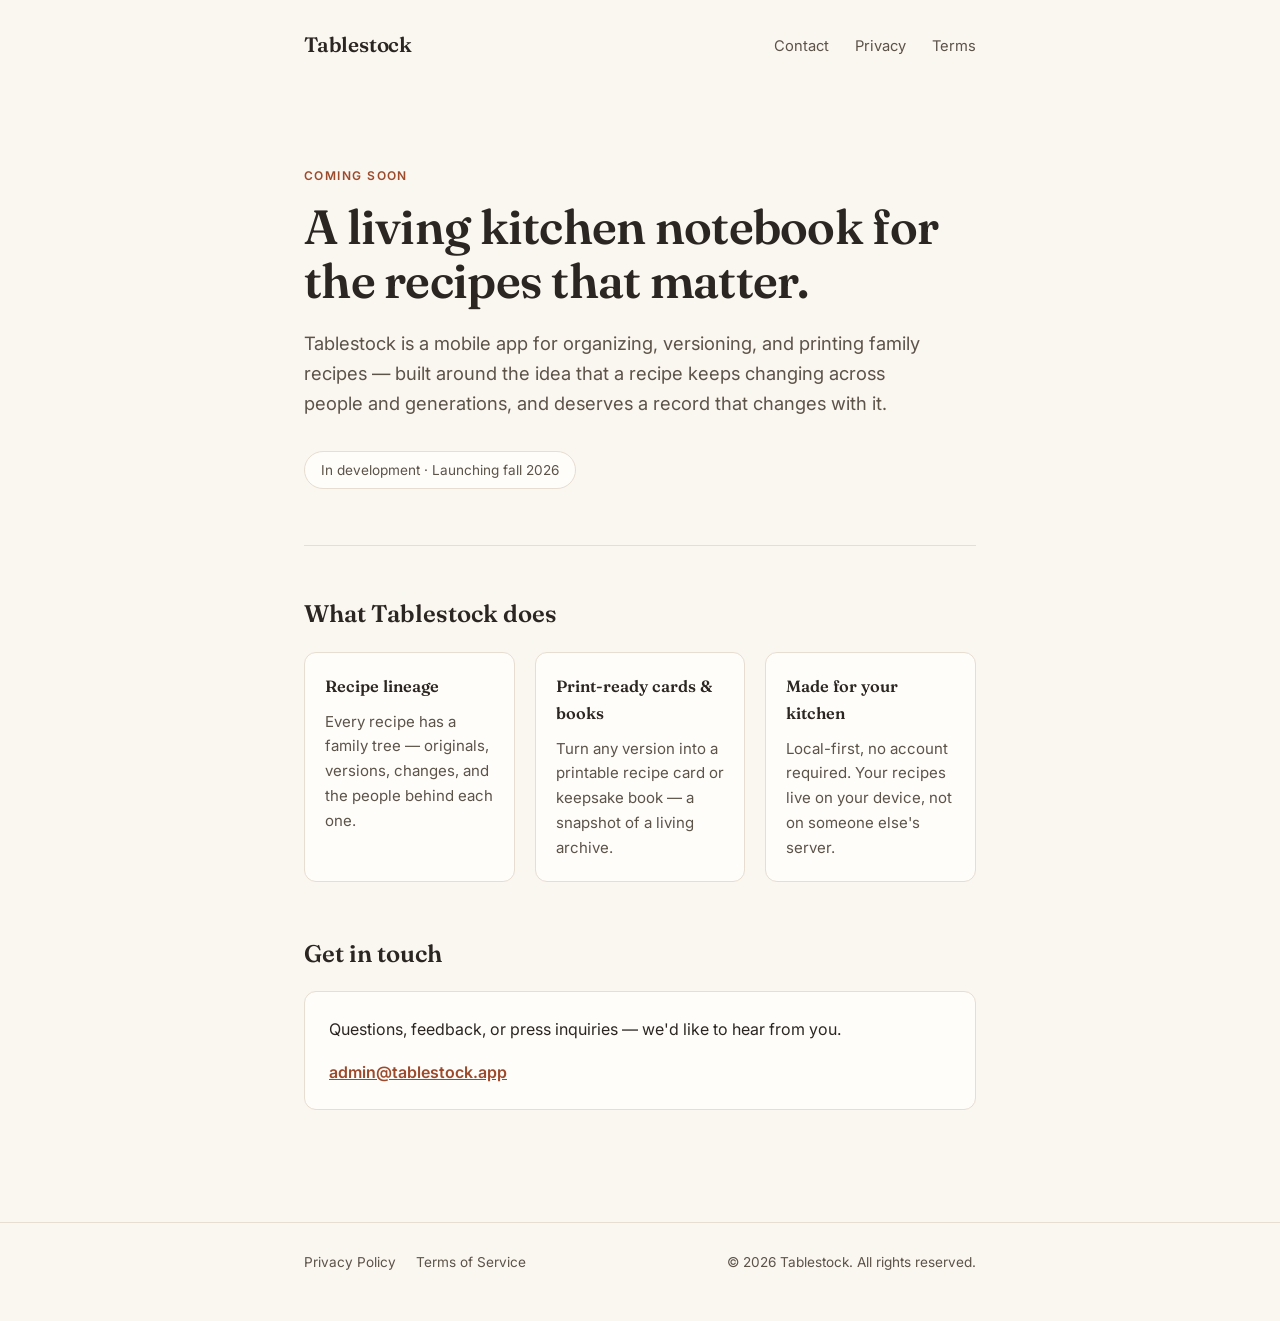
==== index.html @ b22490ec "Initial site" ====
<!DOCTYPE html>
<html lang="en">
<head>
<meta charset="UTF-8">
<meta name="viewport" content="width=device-width, initial-scale=1.0">
<title>Tablestock — A living kitchen notebook</title>
<meta name="description" content="Tablestock is a mobile app for organizing, versioning, and printing the recipes that matter — a living family culinary archive.">
<link rel="preconnect" href="https://fonts.googleapis.com">
<link rel="preconnect" href="https://fonts.gstatic.com" crossorigin>
<link href="https://fonts.googleapis.com/css2?family=Fraunces:wght@500;600&family=Inter:wght@400;500;600&display=swap" rel="stylesheet">
<link rel="stylesheet" href="style.css">
</head>
<body>

<header class="site">
  <div class="wrap">
    <a class="wordmark" href="/">Tablestock</a>
    <nav class="site">
      <a href="mailto:admin@tablestock.app">Contact</a>
      <a href="privacy.html">Privacy</a>
      <a href="terms.html">Terms</a>
    </nav>
  </div>
</header>

<main>
  <div class="wrap">

    <section class="hero">
      <div class="eyebrow">Coming soon</div>
      <h1>A living kitchen notebook for the recipes that matter.</h1>
      <p class="lede">Tablestock is a mobile app for organizing, versioning, and printing family recipes — built around the idea that a recipe keeps changing across people and generations, and deserves a record that changes with it.</p>
      <span class="status-pill">In development · Launching fall 2026</span>
    </section>

    <section class="block">
      <h2>What Tablestock does</h2>
      <div class="pillars">
        <div class="pillar">
          <h3>Recipe lineage</h3>
          <p>Every recipe has a family tree — originals, versions, changes, and the people behind each one.</p>
        </div>
        <div class="pillar">
          <h3>Print-ready cards &amp; books</h3>
          <p>Turn any version into a printable recipe card or keepsake book — a snapshot of a living archive.</p>
        </div>
        <div class="pillar">
          <h3>Made for your kitchen</h3>
          <p>Local-first, no account required. Your recipes live on your device, not on someone else's server.</p>
        </div>
      </div>
    </section>

    <section class="block">
      <h2>Get in touch</h2>
      <div class="contact-box">
        <p>Questions, feedback, or press inquiries — we'd like to hear from you.</p>
        <p style="margin-bottom:0;"><a href="mailto:admin@tablestock.app">admin@tablestock.app</a></p>
      </div>
    </section>

  </div>
</main>

<footer class="site">
  <div class="wrap">
    <div>
      <a href="privacy.html">Privacy Policy</a>
      <a href="terms.html">Terms of Service</a>
    </div>
    <div>&copy; 2026 Tablestock. All rights reserved.</div>
  </div>
</footer>

</body>
</html>
---- style.css ----
:root {
  --cream: #faf6f0;
  --paper: #fffdfa;
  --ink: #2b2622;
  --ink-soft: #5c5349;
  --terracotta: #bd5d3a;
  --terracotta-dark: #9c4a2c;
  --line: #e7ddd0;
  --max-width: 720px;
}

* { box-sizing: border-box; }

html { scroll-behavior: smooth; }

body {
  margin: 0;
  background: var(--cream);
  color: var(--ink);
  font-family: "Inter", -apple-system, BlinkMacSystemFont, "Segoe UI", sans-serif;
  line-height: 1.65;
  -webkit-font-smoothing: antialiased;
}

.wrap {
  max-width: var(--max-width);
  margin: 0 auto;
  padding: 0 24px;
}

header.site {
  padding: 28px 0 0;
}

header.site .wrap {
  display: flex;
  align-items: center;
  justify-content: space-between;
}

.wordmark {
  font-family: "Fraunces", Georgia, serif;
  font-size: 1.3rem;
  font-weight: 600;
  color: var(--ink);
  text-decoration: none;
  letter-spacing: -0.01em;
}

nav.site a {
  color: var(--ink-soft);
  text-decoration: none;
  font-size: 0.92rem;
  margin-left: 22px;
}

nav.site a:hover { color: var(--terracotta-dark); }

main { padding: 64px 0 40px; }

.hero {
  padding: 40px 0 56px;
  border-bottom: 1px solid var(--line);
  margin-bottom: 48px;
}

.eyebrow {
  text-transform: uppercase;
  letter-spacing: 0.12em;
  font-size: 0.75rem;
  color: var(--terracotta-dark);
  font-weight: 600;
  margin-bottom: 14px;
}

h1 {
  font-family: "Fraunces", Georgia, serif;
  font-size: clamp(2.1rem, 5vw, 3rem);
  line-height: 1.12;
  font-weight: 600;
  margin: 0 0 20px;
  letter-spacing: -0.015em;
}

.lede {
  font-size: 1.15rem;
  color: var(--ink-soft);
  max-width: 52ch;
  margin: 0 0 8px;
}

.status-pill {
  display: inline-block;
  margin-top: 24px;
  padding: 7px 16px;
  border: 1px solid var(--line);
  border-radius: 999px;
  font-size: 0.85rem;
  color: var(--ink-soft);
  background: var(--paper);
}

section.block { margin-bottom: 52px; }

h2 {
  font-family: "Fraunces", Georgia, serif;
  font-size: 1.5rem;
  font-weight: 600;
  margin: 0 0 18px;
}

h3 {
  font-family: "Fraunces", Georgia, serif;
  font-size: 1.15rem;
  font-weight: 600;
  margin: 28px 0 10px;
}

.pillars {
  display: grid;
  grid-template-columns: 1fr;
  gap: 20px;
}

@media (min-width: 560px) {
  .pillars { grid-template-columns: repeat(3, 1fr); }
}

.pillar {
  background: var(--paper);
  border: 1px solid var(--line);
  border-radius: 12px;
  padding: 20px;
}

.pillar h3 {
  margin-top: 0;
  font-size: 1.02rem;
}

.pillar p {
  color: var(--ink-soft);
  font-size: 0.94rem;
  margin: 0;
}

p { margin: 0 0 16px; }

ul, ol { padding-left: 22px; }
li { margin-bottom: 8px; }

a { color: var(--terracotta-dark); }

.legal-note {
  background: var(--paper);
  border: 1px solid var(--line);
  border-left: 3px solid var(--terracotta);
  border-radius: 8px;
  padding: 14px 18px;
  font-size: 0.9rem;
  color: var(--ink-soft);
  margin-bottom: 36px;
}

.contact-box {
  background: var(--paper);
  border: 1px solid var(--line);
  border-radius: 12px;
  padding: 24px;
}

.contact-box a { font-weight: 600; }

footer.site {
  border-top: 1px solid var(--line);
  padding: 28px 0 48px;
  margin-top: 20px;
}

footer.site .wrap {
  display: flex;
  flex-wrap: wrap;
  gap: 8px 20px;
  align-items: center;
  justify-content: space-between;
  font-size: 0.85rem;
  color: var(--ink-soft);
}

footer.site a {
  color: var(--ink-soft);
  text-decoration: none;
  margin-right: 16px;
}

footer.site a:hover { color: var(--terracotta-dark); }

.updated {
  font-size: 0.85rem;
  color: var(--ink-soft);
  margin-bottom: 32px;
}
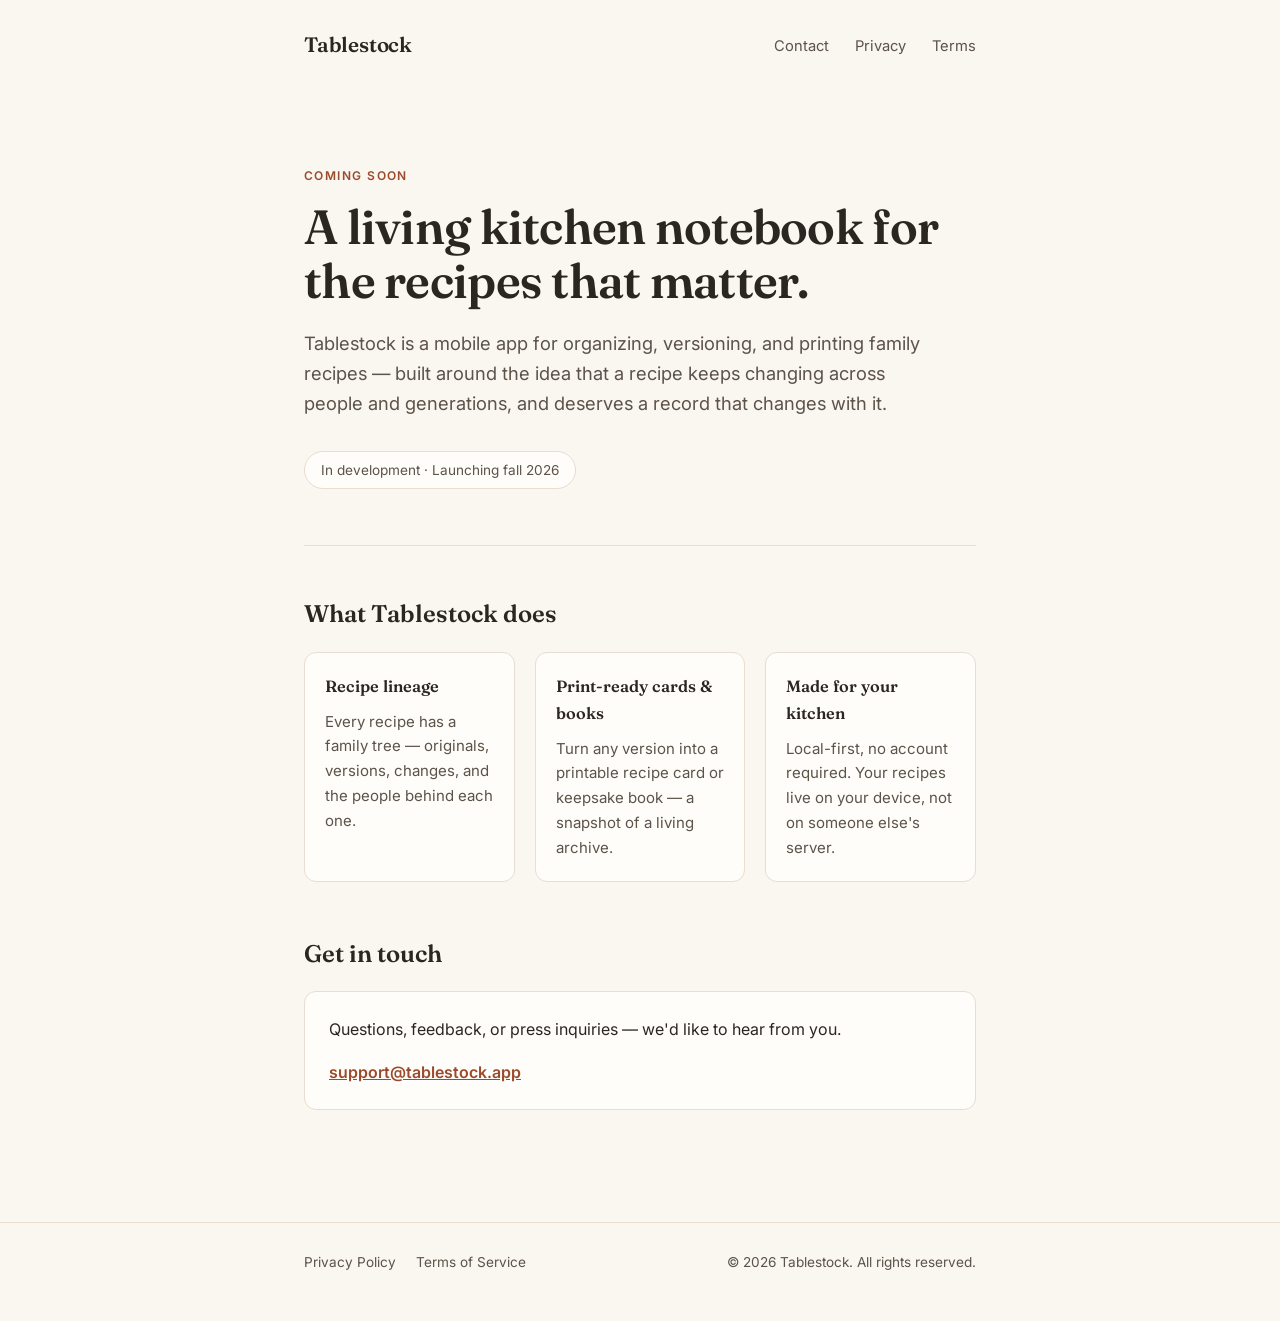
==== commit faa2eb36: "Switch public contact address from admin@ to support@tablestock.app" ====
--- a/index.html
+++ b/index.html
@@ -16,7 +16,7 @@
   <div class="wrap">
     <a class="wordmark" href="/">Tablestock</a>
     <nav class="site">
-      <a href="mailto:admin@tablestock.app">Contact</a>
+      <a href="mailto:support@tablestock.app">Contact</a>
       <a href="privacy.html">Privacy</a>
       <a href="terms.html">Terms</a>
     </nav>
@@ -55,7 +55,7 @@
       <h2>Get in touch</h2>
       <div class="contact-box">
         <p>Questions, feedback, or press inquiries — we'd like to hear from you.</p>
-        <p style="margin-bottom:0;"><a href="mailto:admin@tablestock.app">admin@tablestock.app</a></p>
+        <p style="margin-bottom:0;"><a href="mailto:support@tablestock.app">support@tablestock.app</a></p>
       </div>
     </section>
 
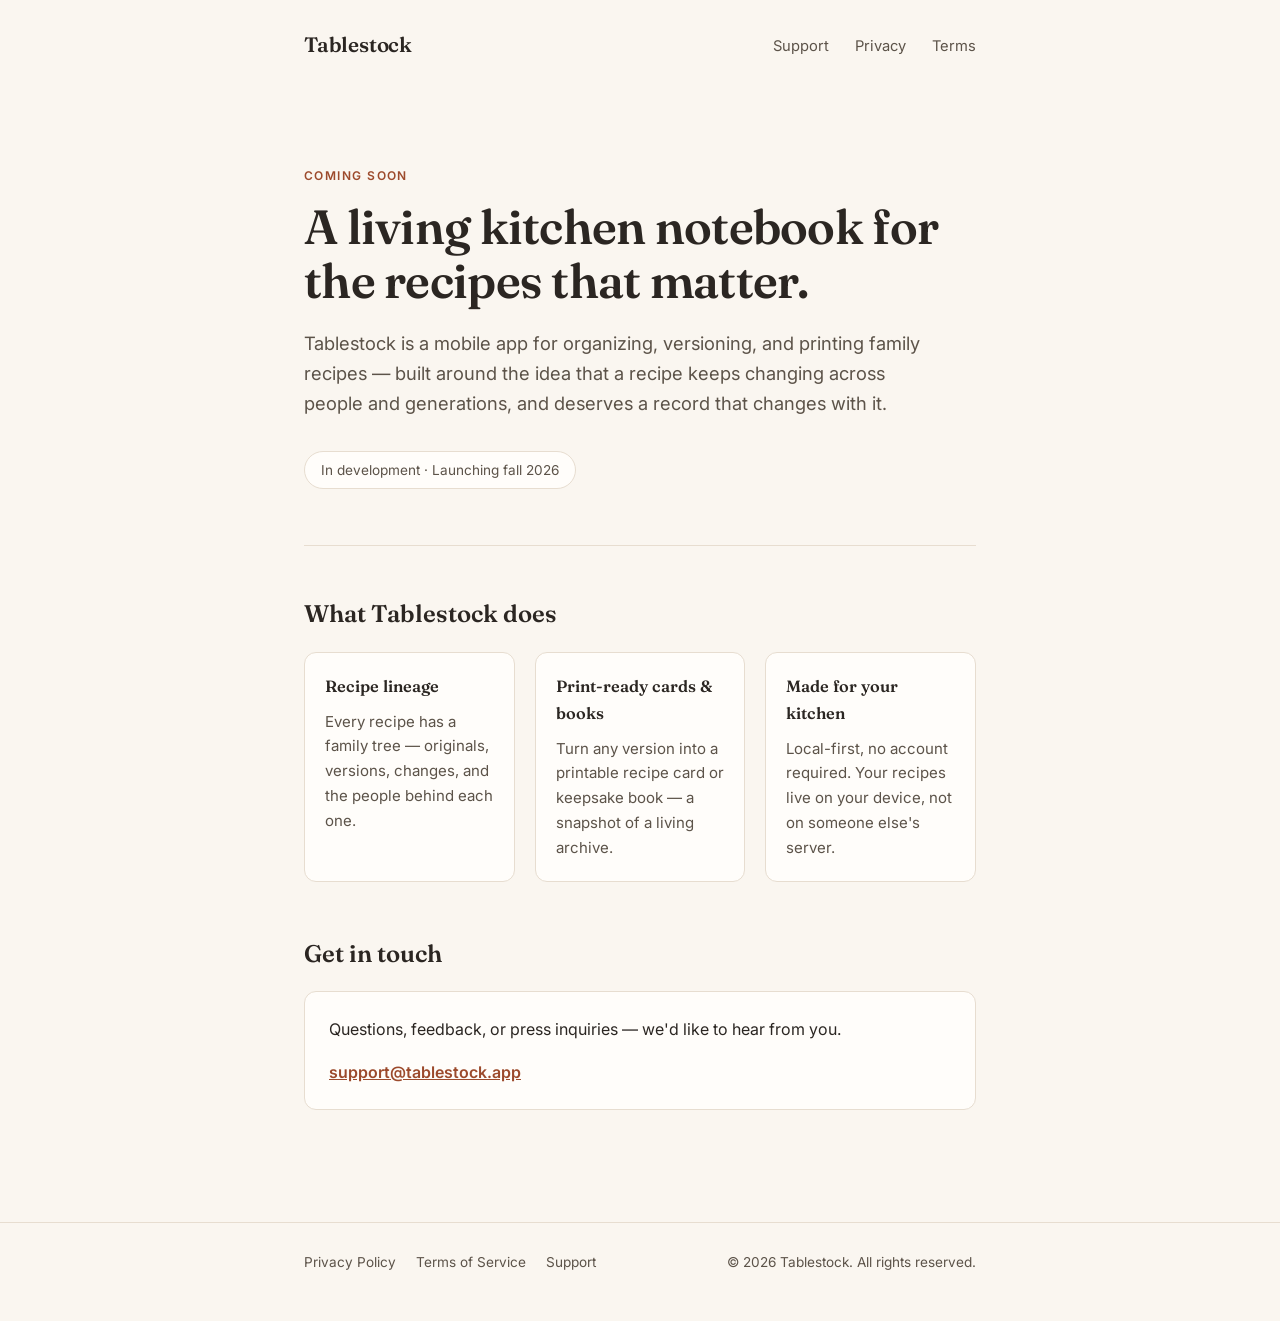
==== commit 4169003c: "Add A6.4 support page, link it from nav/footer across the site" ====
--- a/index.html
+++ b/index.html
@@ -16,7 +16,7 @@
   <div class="wrap">
     <a class="wordmark" href="/">Tablestock</a>
     <nav class="site">
-      <a href="mailto:support@tablestock.app">Contact</a>
+      <a href="support.html">Support</a>
       <a href="privacy.html">Privacy</a>
       <a href="terms.html">Terms</a>
     </nav>
@@ -67,6 +67,7 @@
     <div>
       <a href="privacy.html">Privacy Policy</a>
       <a href="terms.html">Terms of Service</a>
+      <a href="support.html">Support</a>
     </div>
     <div>&copy; 2026 Tablestock. All rights reserved.</div>
   </div>
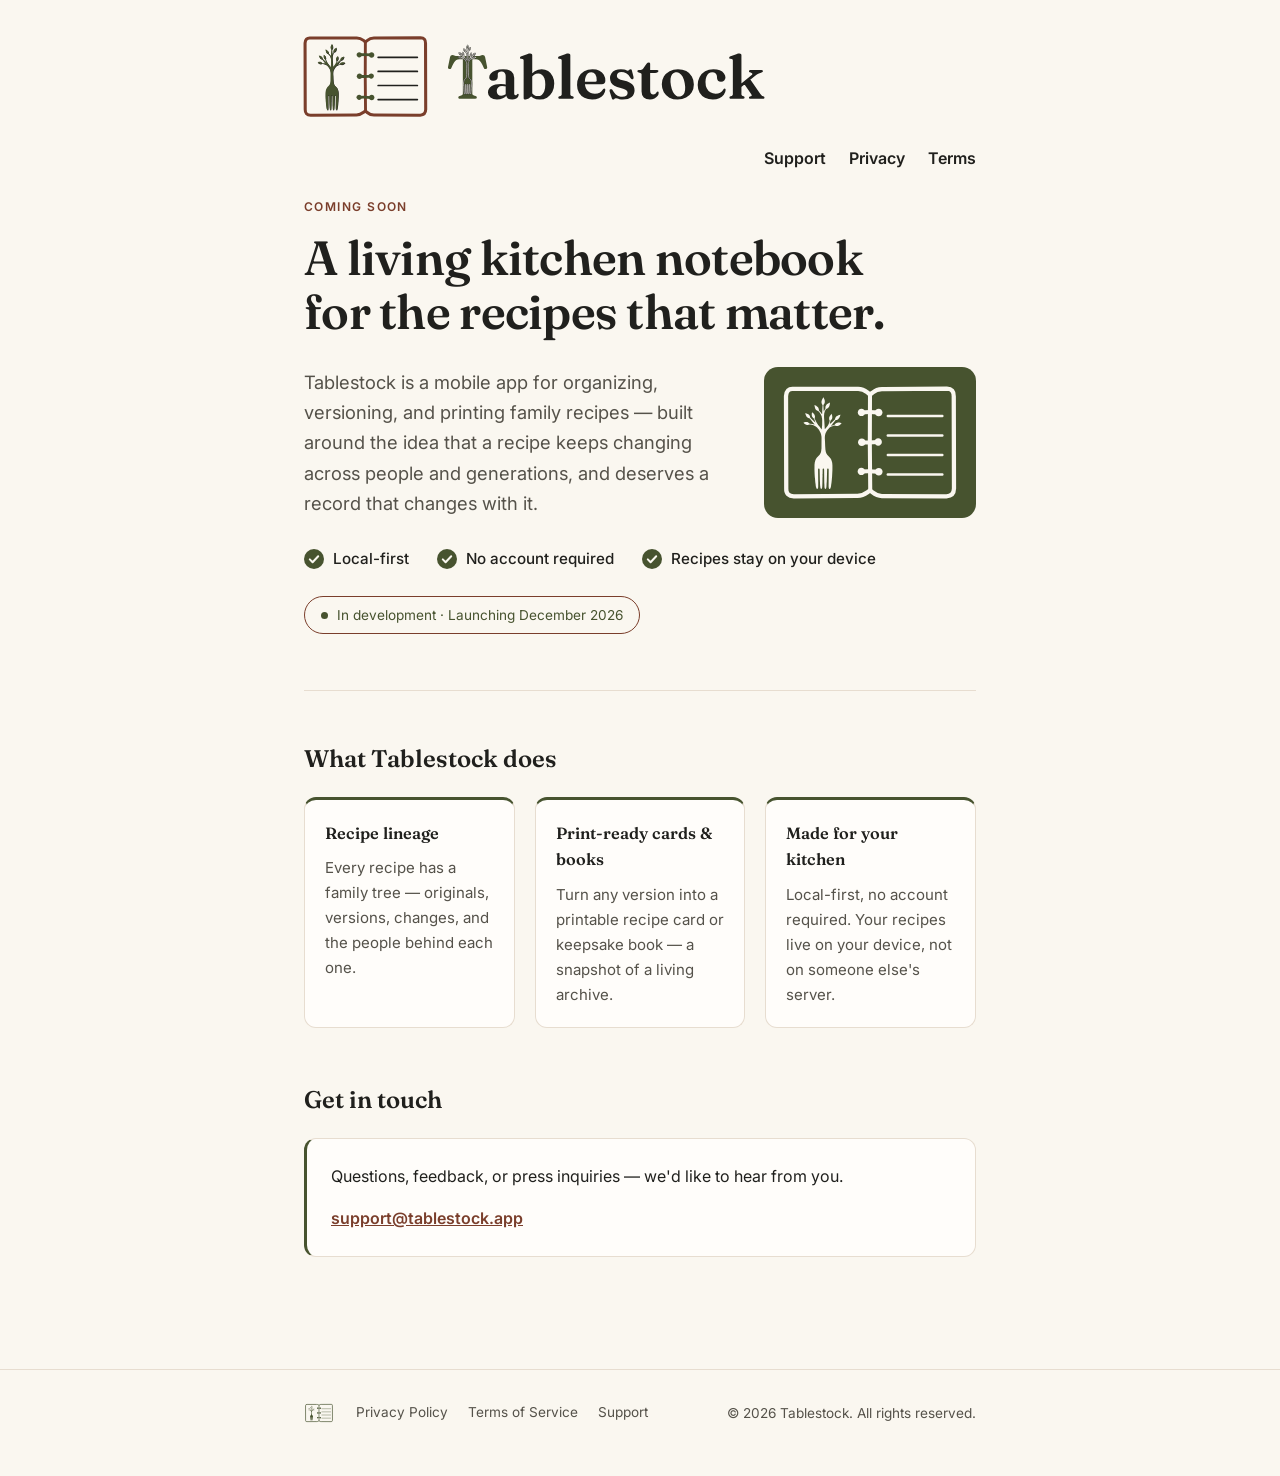
==== commit 1b7f04a3: "Refresh site header and home hero with Tablestock brand assets - Header: crowned-T binder lockup, na" ====
--- a/index.html
+++ b/index.html
@@ -3,18 +3,33 @@
 <head>
 <meta charset="UTF-8">
 <meta name="viewport" content="width=device-width, initial-scale=1.0">
+<meta name="theme-color" content="#FAF7F0">
 <title>Tablestock — A living kitchen notebook</title>
 <meta name="description" content="Tablestock is a mobile app for organizing, versioning, and printing the recipes that matter — a living family culinary archive.">
 <link rel="preconnect" href="https://fonts.googleapis.com">
 <link rel="preconnect" href="https://fonts.gstatic.com" crossorigin>
 <link href="https://fonts.googleapis.com/css2?family=Fraunces:wght@500;600&family=Inter:wght@400;500;600&display=swap" rel="stylesheet">
 <link rel="stylesheet" href="style.css">
+<link rel="icon" href="img/favicon.ico" sizes="any">
+<link rel="icon" href="img/favicon-32.png" type="image/png" sizes="32x32">
+<link rel="icon" href="img/favicon-192.png" type="image/png" sizes="192x192">
+<link rel="apple-touch-icon" href="img/apple-touch-icon.png">
+<meta property="og:type" content="website">
+<meta property="og:site_name" content="Tablestock">
+<meta property="og:title" content="Tablestock — A living kitchen notebook">
+<meta property="og:description" content="A mobile app for organizing, versioning, and printing the recipes that matter — a living family culinary archive.">
+<meta property="og:url" content="https://tablestock.app/">
+<meta property="og:image" content="https://tablestock.app/img/og-image.png">
+<meta property="og:image:width" content="1200">
+<meta property="og:image:height" content="630">
+<meta name="twitter:card" content="summary_large_image">
+<meta name="twitter:image" content="https://tablestock.app/img/og-image.png">
 </head>
 <body>
 
 <header class="site">
   <div class="wrap">
-    <a class="wordmark" href="/">Tablestock</a>
+    <a class="wordmark" href="/"><img src="img/tablestock-header-binder-crowned-T.svg" alt="Tablestock" width="500" height="125"></a>
     <nav class="site">
       <a href="support.html">Support</a>
       <a href="privacy.html">Privacy</a>
@@ -29,8 +44,18 @@
     <section class="hero">
       <div class="eyebrow">Coming soon</div>
       <h1>A living kitchen notebook for the recipes that matter.</h1>
-      <p class="lede">Tablestock is a mobile app for organizing, versioning, and printing family recipes — built around the idea that a recipe keeps changing across people and generations, and deserves a record that changes with it.</p>
-      <span class="status-pill">In development · Launching fall 2026</span>
+      <div class="hero-grid">
+        <div class="hero-text">
+          <p class="lede">Tablestock is a mobile app for organizing, versioning, and printing family recipes — built around the idea that a recipe keeps changing across people and generations, and deserves a record that changes with it.</p>
+        </div>
+        <div class="hero-art"><img src="img/binder-paper-crop.svg" alt="" width="940" height="616"></div>
+      </div>
+      <ul class="hero-points">
+        <li>Local-first</li>
+        <li>No account required</li>
+        <li>Recipes stay on your device</li>
+      </ul>
+      <span class="status-pill">In development · Launching December 2026</span>
     </section>
 
     <section class="block">
@@ -65,6 +90,7 @@
 <footer class="site">
   <div class="wrap">
     <div>
+      <img class="foot-mark" src="img/binder-line-green.svg" alt="" width="30" height="30">
       <a href="privacy.html">Privacy Policy</a>
       <a href="terms.html">Terms of Service</a>
       <a href="support.html">Support</a>
--- a/style.css
+++ b/style.css
@@ -1,10 +1,10 @@
 :root {
-  --cream: #faf6f0;
+  --cream: #FAF7F0;
   --paper: #fffdfa;
-  --ink: #2b2622;
-  --ink-soft: #5c5349;
-  --terracotta: #bd5d3a;
-  --terracotta-dark: #9c4a2c;
+  --ink: #20201D;
+  --ink-soft: #55524A;
+  --rust: #7A3E2B;
+  --green: #47532F;
   --line: #e7ddd0;
   --max-width: 720px;
 }
@@ -29,7 +29,7 @@
 }
 
 header.site {
-  padding: 28px 0 0;
+  padding: 16px 0 0;
 }
 
 header.site .wrap {
@@ -48,15 +48,21 @@
 }
 
 nav.site a {
-  color: var(--ink-soft);
+  color: var(--ink);
+  font-weight: 600;
+  font-size: 1rem;
   text-decoration: none;
-  font-size: 0.92rem;
   margin-left: 22px;
 }
 
-nav.site a:hover { color: var(--terracotta-dark); }
-
-main { padding: 64px 0 40px; }
+nav.site a:hover,
+nav.site a:focus-visible {
+  text-decoration: underline;
+  text-decoration-thickness: 1.5px;
+  text-underline-offset: 5px;
+}
+
+main { padding: 18px 0 40px; }
 
 .hero {
   padding: 40px 0 56px;
@@ -68,7 +74,7 @@
   text-transform: uppercase;
   letter-spacing: 0.12em;
   font-size: 0.75rem;
-  color: var(--terracotta-dark);
+  color: var(--rust);
   font-weight: 600;
   margin-bottom: 14px;
 }
@@ -149,12 +155,12 @@
 ul, ol { padding-left: 22px; }
 li { margin-bottom: 8px; }
 
-a { color: var(--terracotta-dark); }
+a { color: var(--rust); }
 
 .legal-note {
   background: var(--paper);
   border: 1px solid var(--line);
-  border-left: 3px solid var(--terracotta);
+  border-left: 3px solid var(--rust);
   border-radius: 8px;
   padding: 14px 18px;
   font-size: 0.9rem;
@@ -193,10 +199,57 @@
   margin-right: 16px;
 }
 
-footer.site a:hover { color: var(--terracotta-dark); }
+footer.site a:hover { color: var(--green); }
 
 .updated {
   font-size: 0.85rem;
   color: var(--ink-soft);
   margin-bottom: 32px;
 }
+
+/* --- Logos (added for visual testing) --- */
+header.site .wrap { flex-direction: column; align-items: stretch; gap: 6px; }
+nav.site { align-self: flex-end; margin-top: 2px; }
+nav.site a { margin-left: 22px; margin-right: 0; }
+.wordmark { display: block; line-height: 0; }
+.wordmark img { display: block; width: 500px; max-width: 100%; height: auto; margin-left: -11px; }
+.foot-mark { width: 30px; height: 30px; vertical-align: middle; margin-right: 18px; }
+@media (max-width: 600px) {
+  .wordmark img { width: 280px; margin-left: -6px; }
+}
+@media (max-width: 360px) {
+  .hero .status-pill { font-size: 0.76rem; padding: 7px 12px; }
+}
+
+/* --- Hero: binder in a green panel; green accents --- */
+.hero { padding-top: 8px; }
+.hero-grid { display: flex; align-items: stretch; gap: 40px; }
+.hero-text { flex: 1; min-width: 0; }
+.hero-art { flex: 0 0 212px; display: flex; align-items: center; justify-content: center; background: var(--green); border-radius: 14px; padding: 16px 18px; }
+.hero h1 { margin-bottom: 28px; }
+.hero .lede { max-width: none; margin: 0; }
+.hero .status-pill { margin-top: 24px; }
+.hero-art img { display: block; width: 100%; height: 100%; object-fit: contain; }
+.status-pill { color: var(--green); border-color: var(--rust); background: transparent; }
+.status-pill::before { content: ""; display: inline-block; width: 7px; height: 7px; border-radius: 50%; background: var(--green); margin-right: 9px; vertical-align: 1px; }
+.pillar { border-top: 3px solid var(--green); }
+.contact-box { border-left: 3px solid var(--green); }
+@media (max-width: 720px) {
+  .hero-grid { flex-direction: column-reverse; align-items: flex-start; gap: 28px; }
+  .hero-art { flex-basis: auto; width: 210px; padding: 20px 18px; }
+  .hero-art img { height: auto; }
+}
+.hero-points { list-style: none; margin: 28px 0 0; padding: 0; display: flex; flex-wrap: wrap; gap: 8px 28px; }
+.hero-points li { margin: 0; display: flex; align-items: center; gap: 9px; font-weight: 500; font-size: 0.95rem; color: var(--ink); }
+.hero-points li::before { content: ""; flex: 0 0 20px; width: 20px; height: 20px; background: url("data:image/svg+xml,%3Csvg xmlns='http://www.w3.org/2000/svg' viewBox='0 0 20 20'%3E%3Ccircle cx='10' cy='10' r='10' fill='%2347532F'/%3E%3Cpath d='M5.8 10.4l2.8 2.8 5.6-6' fill='none' stroke='%23FAF7F0' stroke-width='2' stroke-linecap='round' stroke-linejoin='round'/%3E%3C/svg%3E") center / contain no-repeat; }
+@media (max-width: 720px) {
+  .hero-points { flex-direction: column; gap: 6px; margin-top: 24px; }
+}
+
+/* Header line-up (desktop/tablet): logo ends where the hero panel begins; nav spans the panel width */
+@media (min-width: 721px) {
+  .wordmark img { width: 484px; margin-left: -12px; }
+  nav.site { width: 212px; display: flex; justify-content: space-between; }
+  nav.site a { margin-left: 0; }
+}
+.hero h1 { text-wrap: balance; }
